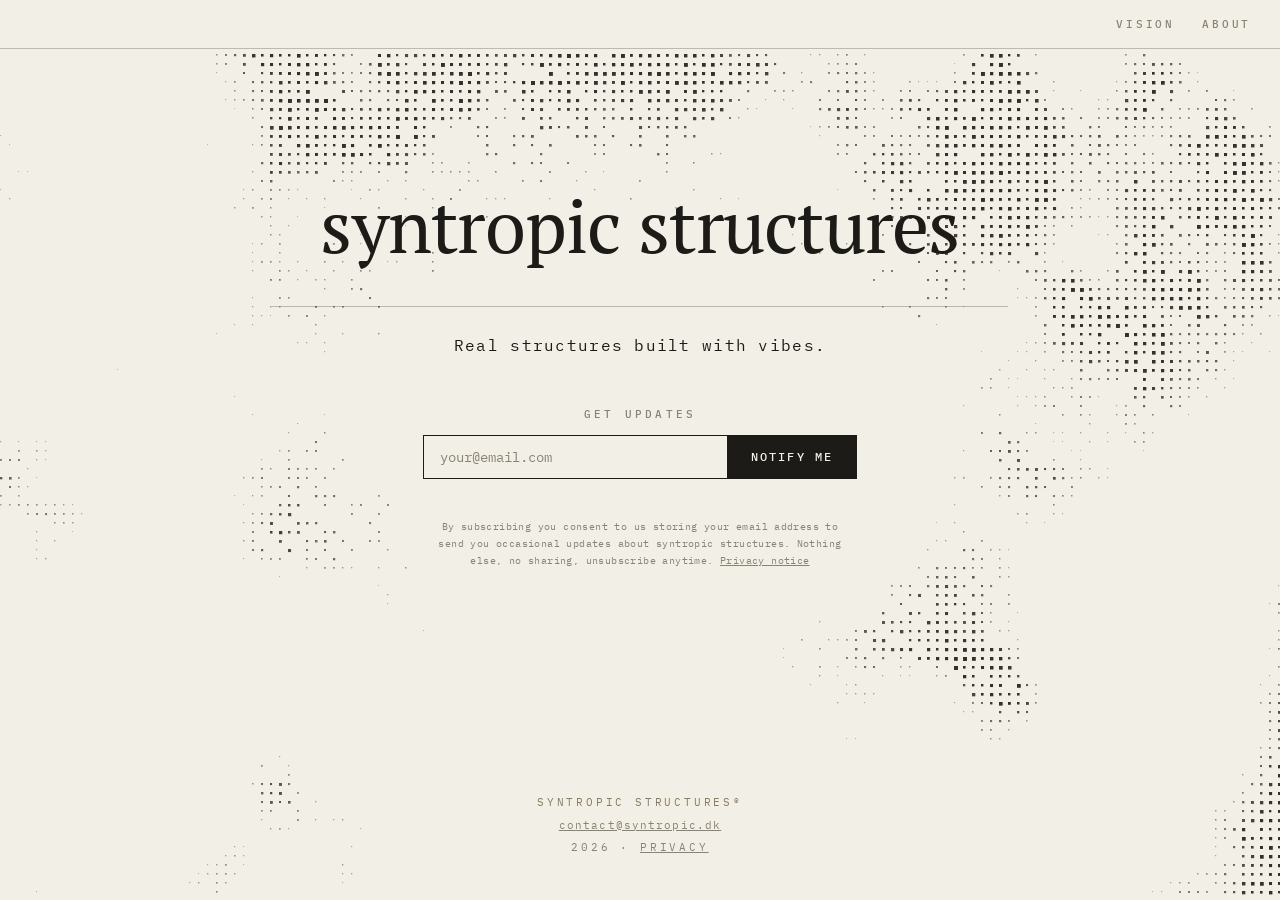
==== index.html @ 9c5c83b5 "Nav as full-width bar with bottom rule" ====
<!DOCTYPE html>
<html lang="en">
<head>
<meta charset="UTF-8">
<meta name="viewport" content="width=device-width, initial-scale=1.0">
<title>syntropic structures</title>
<meta name="description" content="Real structures built with vibes.">
<style>
@font-face {
font-family: "PT Serif";
font-style: normal;
font-weight: 400;
font-display: swap;
src: url("ptserif-400.woff2") format("woff2");
}
@font-face {
font-family: "IBM Plex Mono";
font-style: normal;
font-weight: 400;
font-display: swap;
src: url("plexmono-400.woff2") format("woff2");
}
@font-face {
font-family: "IBM Plex Mono";
font-style: normal;
font-weight: 500;
font-display: swap;
src: url("plexmono-500.woff2") format("woff2");
}
:root {
--bg: #F2EFE7;
--ink: #1C1B18;
--muted: #8A8374;
--accent: #8A7B5C;
--rule: rgba(28, 27, 24, 0.25);
}
html, body { margin: 0; padding: 0; }
body {
background: var(--bg);
color: var(--ink);
font-family: "PT Serif", serif;
min-height: 100vh;
display: flex;
flex-direction: column;
box-sizing: border-box;
}
#dots {
position: fixed;
inset: 0;
width: 100vw;
height: 100vh;
z-index: 0;
pointer-events: none;
}
main, footer { position: relative; z-index: 1; }
main {
flex: 1;
display: flex;
flex-direction: column;
align-items: center;
justify-content: center;
text-align: center;
padding: 3rem 1.5rem;
}
h1 {
font-size: clamp(2.6rem, 7vw, 4.6rem);
font-weight: 400;
line-height: 1.1;
margin: 0;
letter-spacing: -0.01em;
}
.rule {
width: min(46rem, 82vw);
height: 1px;
background: var(--rule);
margin: 2.4rem 0 1.8rem;
}
.subtitle {
font-family: "IBM Plex Mono", monospace;
font-size: clamp(0.85rem, 1.6vw, 1rem);
letter-spacing: 0.08em;
margin: 0;
}
.signup {
margin-top: 3.2rem;
display: flex;
flex-direction: column;
align-items: center;
gap: 0.9rem;
}
.signup-label {
font-family: "IBM Plex Mono", monospace;
font-size: 0.68rem;
font-weight: 500;
letter-spacing: 0.3em;
text-transform: uppercase;
color: var(--muted);
margin: 0;
}
.signup form {
display: flex;
gap: 0;
}
.signup input {
font-family: "IBM Plex Mono", monospace;
font-size: 0.85rem;
padding: 0.75rem 1rem;
width: min(19rem, 60vw);
border: 1px solid var(--ink);
border-right: none;
background: rgba(242, 239, 231, 0.85);
color: var(--ink);
outline: none;
border-radius: 0;
box-sizing: border-box;
}
.signup input::placeholder { color: var(--muted); }
.signup button {
font-family: "IBM Plex Mono", monospace;
font-size: 0.75rem;
font-weight: 500;
letter-spacing: 0.18em;
text-transform: uppercase;
padding: 0.75rem 1.4rem;
border: 1px solid var(--ink);
background: var(--ink);
color: var(--bg);
cursor: pointer;
border-radius: 0;
white-space: nowrap;
}
.signup button:hover { background: #3a382f; }
.signup .note {
font-family: "IBM Plex Mono", monospace;
font-size: 0.72rem;
letter-spacing: 0.08em;
color: var(--accent);
min-height: 1em;
margin: 0;
}
.signup .consent {
font-family: "IBM Plex Mono", monospace;
font-size: 0.62rem;
letter-spacing: 0.04em;
color: var(--muted);
max-width: 26rem;
line-height: 1.7;
margin: 0;
}
.signup .consent a { color: var(--muted); }
footer {
text-align: center;
padding: 2.2rem 1.5rem 2.6rem;
font-family: "IBM Plex Mono", monospace;
font-size: 0.7rem;
letter-spacing: 0.25em;
text-transform: uppercase;
color: var(--muted);
line-height: 2;
}
footer .brand { color: var(--accent); }
.topnav {
position: fixed;
top: 0;
left: 0;
right: 0;
z-index: 2;
display: flex;
justify-content: flex-end;
gap: 1.7rem;
padding: 1.05rem 1.8rem;
background: var(--bg);
border-bottom: 1px solid var(--rule);
font-family: "IBM Plex Mono", monospace;
font-size: 0.7rem;
font-weight: 500;
letter-spacing: 0.25em;
text-transform: uppercase;
}
.topnav a { color: var(--muted); text-decoration: none; }
.topnav a:hover { color: var(--ink); text-decoration: underline; text-underline-offset: 5px; }
</style>
</head>
<body>
<canvas id="dots"></canvas>
<nav class="topnav">
<a href="vision.html">Vision</a>
<a href="about.html">About</a>
</nav>
<main>
<h1>syntropic structures</h1>
<div class="rule"></div>
<p class="subtitle">Real structures built with vibes.</p>
<div class="signup">
<p class="signup-label">Get updates</p>
<form id="signup-form" novalidate>
<input type="email" id="email" name="email" placeholder="your@email.com" autocomplete="email" required>
<button type="submit">Notify me</button>
</form>
<p class="note" id="note"></p>
<p class="consent">By subscribing you consent to us storing your email address to send you occasional updates about syntropic structures. Nothing else, no sharing, unsubscribe anytime. <a href="privacy.html">Privacy notice</a></p>
</div>
</main>
<footer>
<span class="brand">syntropic structures&#174;</span><br>
<a href="mailto:contact@syntropic.dk" style="color: inherit; text-transform: none; letter-spacing: 0.1em;">contact@syntropic.dk</a><br>
2026 &middot; <a href="privacy.html" style="color: inherit;">privacy</a>
</footer>
<script>
(function () {
var FORM_ACTION = "https://docs.google.com/forms/d/e/1FAIpQLSdFatNW9e_VuXDl_deuCpbxSGVrybdpBNwQZfwUiaC-ngIPZg/formResponse";
var ENTRY_ID = "entry.1030355267";
var form = document.getElementById("signup-form");
var note = document.getElementById("note");
form.addEventListener("submit", function (e) {
e.preventDefault();
var email = document.getElementById("email").value.trim();
if (!/^[^\s@]+@[^\s@]+\.[^\s@]+$/.test(email)) {
note.textContent = "that doesn't look like an email.";
return;
}
var data = new FormData();
data.append(ENTRY_ID, email);
fetch(FORM_ACTION, { method: "POST", mode: "no-cors", body: data });
note.textContent = "you're on the list.";
form.reset();
});
})();

(function () {
var canvas = document.getElementById("dots");
var ctx = canvas.getContext("2d");
var consentEl = document.querySelector(".signup .consent");
var dpr = Math.min(window.devicePixelRatio || 1, 2);
var W, H, cols, rows, fields, rings;
var SPACING = 9;
var SHAPES = 18;

function resize() {
W = window.innerWidth;
H = window.innerHeight;
canvas.width = W * dpr;
canvas.height = H * dpr;
ctx.setTransform(dpr, 0, 0, dpr, 0, 0);
cols = Math.ceil(W / SPACING) + 1;
rows = Math.ceil(H / SPACING) + 1;
buildFields();
}
window.addEventListener("resize", resize);

function hash(x, y) {
var s = Math.sin(x * 127.1 + y * 311.7) * 43758.5453123;
return s - Math.floor(s);
}
function smooth(t) { return t * t * (3 - 2 * t); }
function noise2(x, y) {
var xi = Math.floor(x), yi = Math.floor(y);
var xf = x - xi, yf = y - yi;
var a = hash(xi, yi), b = hash(xi + 1, yi);
var c = hash(xi, yi + 1), d = hash(xi + 1, yi + 1);
var u = smooth(xf), v = smooth(yf);
return a + (b - a) * u + (c - a) * v + (a - b - c + d) * u * v;
}
function fbm(x, y) {
var v = 0, amp = 0.5, freq = 1;
for (var i = 0; i < 4; i++) {
v += amp * noise2(x * freq, y * freq);
amp *= 0.5;
freq *= 2.1;
}
return v;
}

/* --- structure fields ---
Silhouettes the clouds periodically condense into, sampled straight from
high-contrast masks of real photos (white = structure), cover-cropped to
the viewport. Per grid dot we store how strongly it sits on structure
(fields) and a blurred ring just outside it (rings) used to thin the
surrounding fog, as if cloud matter gets drawn into the shape. */

var shapeImgs = [];
var buildQueued = false;
function queueBuild() {
if (buildQueued) return;
buildQueued = true;
setTimeout(function () { buildQueued = false; buildFields(); }, 60);
}
for (var si = 0; si < SHAPES; si++) {
var im = new Image();
im.onload = queueBuild;
im.src = "structure-" + (si + 1) + ".png";
shapeImgs.push(im);
}

function sampleImageField(im, F) {
var off = document.createElement("canvas");
off.width = cols;
off.height = rows;
var octx = off.getContext("2d", { willReadFrequently: true });
var arS = W / H, arI = im.width / im.height;
var sx, sy, sw, sh;
if (arI > arS) { sh = im.height; sw = sh * arS; sx = (im.width - sw) / 2; sy = 0; }
else { sw = im.width; sh = sw / arS; sx = 0; sy = (im.height - sh) / 2; }
octx.drawImage(im, sx, sy, sw, sh, 0, 0, cols, rows);
var px;
try { px = octx.getImageData(0, 0, cols, rows).data; } catch (e) { return; }
for (var k = 0; k < cols * rows; k++) F[k] = px[k * 4] / 255;
}

function ringFrom(F, R) {
var tmp = new Float32Array(cols * rows);
for (var j = 0; j < rows; j++) {
for (var i = 0; i < cols; i++) {
var acc = 0, c = 0;
for (var k = -2; k <= 2; k++) {
var ii = i + k;
if (ii >= 0 && ii < cols) { acc += F[j * cols + ii]; c++; }
}
tmp[j * cols + i] = acc / c;
}
}
for (var j = 0; j < rows; j++) {
for (var i = 0; i < cols; i++) {
var acc = 0, c = 0;
for (var k = -2; k <= 2; k++) {
var jj = j + k;
if (jj >= 0 && jj < rows) { acc += tmp[jj * cols + i]; c++; }
}
var f = F[j * cols + i];
var r = (acc / c - f) * 1.6;
if (r < 0) r = 0;
if (r > 1) r = 1;
R[j * cols + i] = r * (1 - f);
}
}
}

function buildFields() {
fields = [];
rings = [];
for (var s = 0; s < SHAPES; s++) {
fields.push(new Float32Array(cols * rows));
rings.push(new Float32Array(cols * rows));
}
for (var s = 0; s < SHAPES; s++) {
if (shapeImgs[s] && shapeImgs[s].complete && shapeImgs[s].naturalWidth) sampleImageField(shapeImgs[s], fields[s]);
}
for (var s = 0; s < SHAPES; s++) ringFrom(fields[s], rings[s]);
}
resize();

var reduced = window.matchMedia("(prefers-reduced-motion: reduce)").matches;
var ink = [28, 27, 24];
var timber = [96, 82, 56];
var CYCLE = 15000;

/* #truss in the URL pins presence for tuning; #trussN pins shape N,
zero-based in file order (#truss0 = structure-1.png, etc). Returns
null (no pin), -1 (pin, cycling shapes) or a shape index. */
function debugPin() {
var m = /^#truss(\d+)?$/.exec(location.hash);
if (!m) return null;
return m[1] ? +m[1] % SHAPES : -1;
}

/* 0..1 presence of the structure: one continuous sine bump per cycle —
no plateau, no ramp corners — so condensing and releasing move at the
same unhurried pace as the cloud drift. */
function presence(ms, dbg) {
if (reduced) return 0;
if (dbg !== null) return 1;
var s = Math.sin(Math.PI * ((ms % CYCLE) / CYCLE));
return Math.pow(s, 2.6);
}

function draw(tms) {
var t = tms * 0.000045;
ctx.clearRect(0, 0, W, H);
/* Mobile: instead of the desktop's hard ellipse cutoff, the field thins
to a near-invisible veil across the text and reaches zero only in a
small core right behind the title, with fainter dots overall — a quiet
backdrop gathered close around the title. */
var mobile = W < 640;
var cx = W * 0.5, cy = H * 0.46;
var rx = mobile ? W * 0.40 : Math.max(W * 0.30, 320);
var ry = mobile ? H * 0.28 : Math.max(H * 0.34, 260);
var fade = mobile ? 0.55 : 1;
var footHalf = mobile ? Math.min(320, W * 0.38) : 320;
/* On phones the consent paragraph sits below the ellipse core, so give
it its own measured clearing: a snug squircle around its live rect
with the same probabilistic dissolve at the fringe. */
var cRect = mobile && consentEl ? consentEl.getBoundingClientRect() : null;
var ccx, ccy, crx2, cry2;
if (cRect) {
ccx = cRect.left + cRect.width * 0.5;
ccy = cRect.top + cRect.height * 0.5;
crx2 = cRect.width * 0.5 * 1.18;
cry2 = cRect.height * 0.5 * 1.3 + 6;
}
var dbg = debugPin();
var p = presence(tms, dbg);
var shape = (dbg !== null && dbg >= 0) ? dbg : Math.floor(tms / CYCLE) % SHAPES;
var F = fields[shape], R = rings[shape];
for (var j = 0; j < rows; j++) {
var y = j * SPACING;
var ny = y * 0.006;
for (var i = 0; i < cols; i++) {
var x = i * SPACING;
var dx = (x - cx) / rx, dy = (y - cy) / ry;
var d2 = dx * dx + dy * dy;
var edge;
if (mobile) {
if (d2 < 0.12) continue;
var inner = smooth(Math.min((d2 - 0.12) / 0.5, 1)) * 0.22;
var outer = smooth(Math.min(Math.max((d2 - 1) * 1.5, 0), 1)) * 0.78;
edge = inner + outer;
} else {
/* Probability-space mask: each dot draws a stable random against a
fade probability that reaches 100% toward the title, so the rim
dissolves into scattered live dots instead of a clean ellipse cut. */
var sv = smooth(Math.min(Math.max((d2 - 0.35) / 0.9, 0), 1));
if (sv <= 0 || hash(i * 13 + 7, j * 17 + 3) > sv) continue;
edge = 0.35 + 0.65 * sv;
}
/* The footer gets the same live edge: an elliptical fade probability
centered on its text instead of the old hard rectangle. */
var fdx = (x - cx) / (footHalf * 1.05);
var fdy = (y - (H - 65)) / 130;
var f2 = fdx * fdx + fdy * fdy;
if (f2 < 1.25) {
var sf = smooth(Math.min(Math.max((f2 - 0.35) / 0.9, 0), 1));
if (sf <= 0 || hash(i * 19 + 11, j * 23 + 5) > sf) continue;
edge *= 0.35 + 0.65 * sf;
}
if (cRect) {
var cdx = (x - ccx) / crx2, cdy = (y - ccy) / cry2;
var c4 = cdx * cdx * cdx * cdx + cdy * cdy * cdy * cdy;
if (c4 < 1.8) {
var sc = smooth(Math.min(Math.max((c4 - 1) / 0.8, 0), 1));
if (sc <= 0 || hash(i * 29 + 3, j * 31 + 7) > sc) continue;
edge *= 0.35 + 0.65 * sc;
}
}
var f = 0, ring = 0;
if (p > 0) {
var idx = j * cols + i;
f = F[idx];
ring = R[idx];
}
var v = fbm(x * 0.006 + t * 3, ny + Math.sin(t * 1.7) * 0.35 + t * 0.6);
/* The structure never gets dots of its own: it bends the cloud field.
Members amplify the local fog value and the ring around them drains
it, so passing clouds condense into the shape and, on release,
continue drifting as themselves. */
var vEff = v + p * (f * 0.4 - ring * 0.1);
if (vEff < 0.52) continue;
var strength = Math.min((vEff - 0.52) * 7, 1) * edge;
if (strength <= 0.02) continue;
var jit = hash(i * 7 + 3, j * 11 + 5);
if (jit > 0.35 + strength * 0.6) continue;
var w = p * f * 0.55;
var size = 1 + strength * 2.2 * (0.6 + jit * 0.8) + w * 0.4;
var cr = Math.round(ink[0] + (timber[0] - ink[0]) * w);
var cg = Math.round(ink[1] + (timber[1] - ink[1]) * w);
var cb = Math.round(ink[2] + (timber[2] - ink[2]) * w);
var alpha = (0.25 + strength * 0.65) * fade;
if (mobile) alpha *= 0.35 + 0.65 * Math.min(edge / 0.78, 1);
ctx.fillStyle = "rgba(" + cr + "," + cg + "," + cb + "," + alpha.toFixed(3) + ")";
ctx.fillRect(x, y, size, size);
}
}
if (!reduced) requestAnimationFrame(draw);
}
requestAnimationFrame(draw);
})();
</script>
</body>
</html>
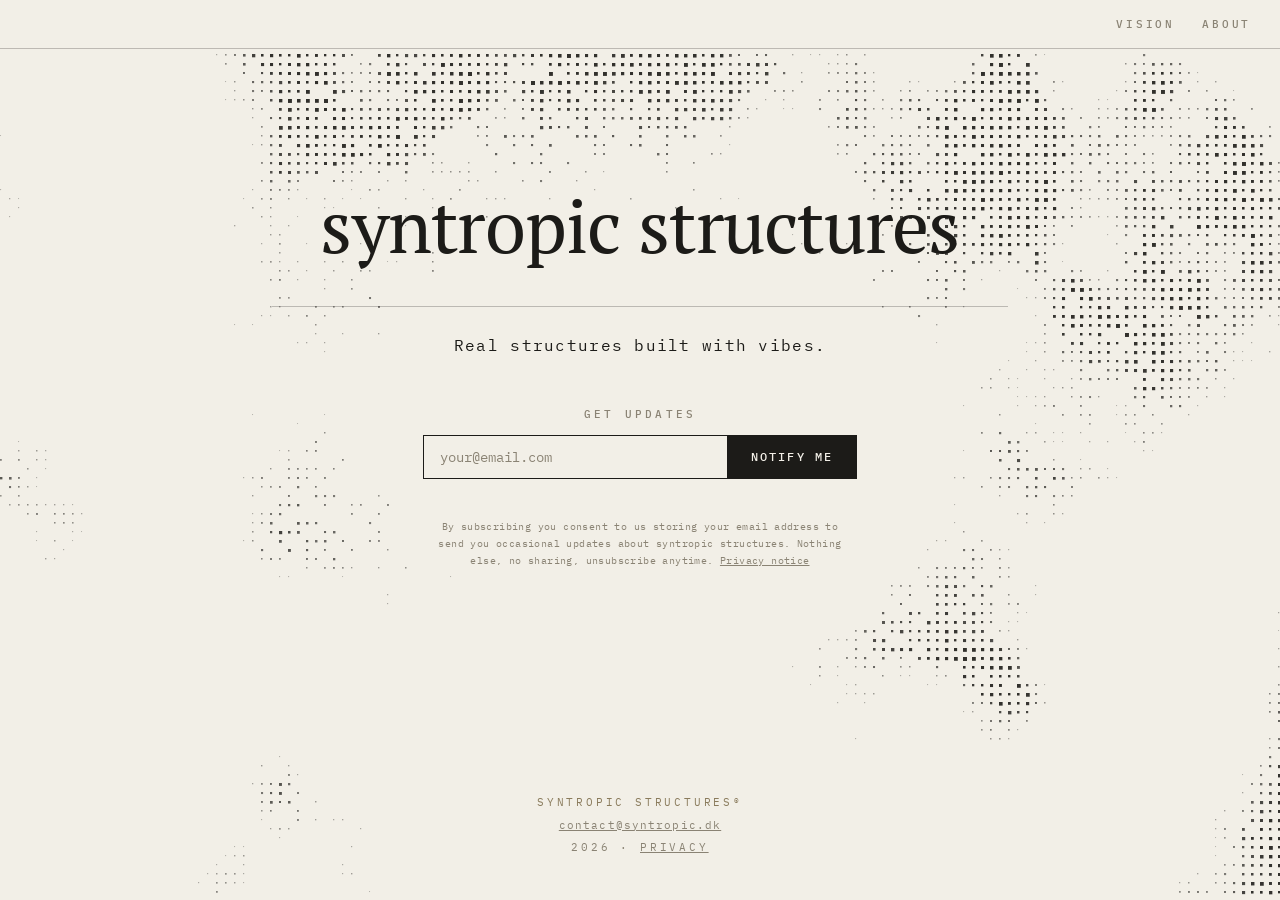
==== commit 018a981b: "Replace em dashes across site text" ====
--- a/index.html
+++ b/index.html
@@ -363,9 +363,9 @@
 return m[1] ? +m[1] % SHAPES : -1;
 }
 
-/* 0..1 presence of the structure: one continuous sine bump per cycle —
-no plateau, no ramp corners — so condensing and releasing move at the
-same unhurried pace as the cloud drift. */
+/* 0..1 presence of the structure: one continuous sine bump per cycle,
+with no plateau and no ramp corners, so condensing and releasing move
+at the same unhurried pace as the cloud drift. */
 function presence(ms, dbg) {
 if (reduced) return 0;
 if (dbg !== null) return 1;
@@ -378,7 +378,7 @@
 ctx.clearRect(0, 0, W, H);
 /* Mobile: instead of the desktop's hard ellipse cutoff, the field thins
 to a near-invisible veil across the text and reaches zero only in a
-small core right behind the title, with fainter dots overall — a quiet
+small core right behind the title, with fainter dots overall: a quiet
 backdrop gathered close around the title. */
 var mobile = W < 640;
 var cx = W * 0.5, cy = H * 0.46;
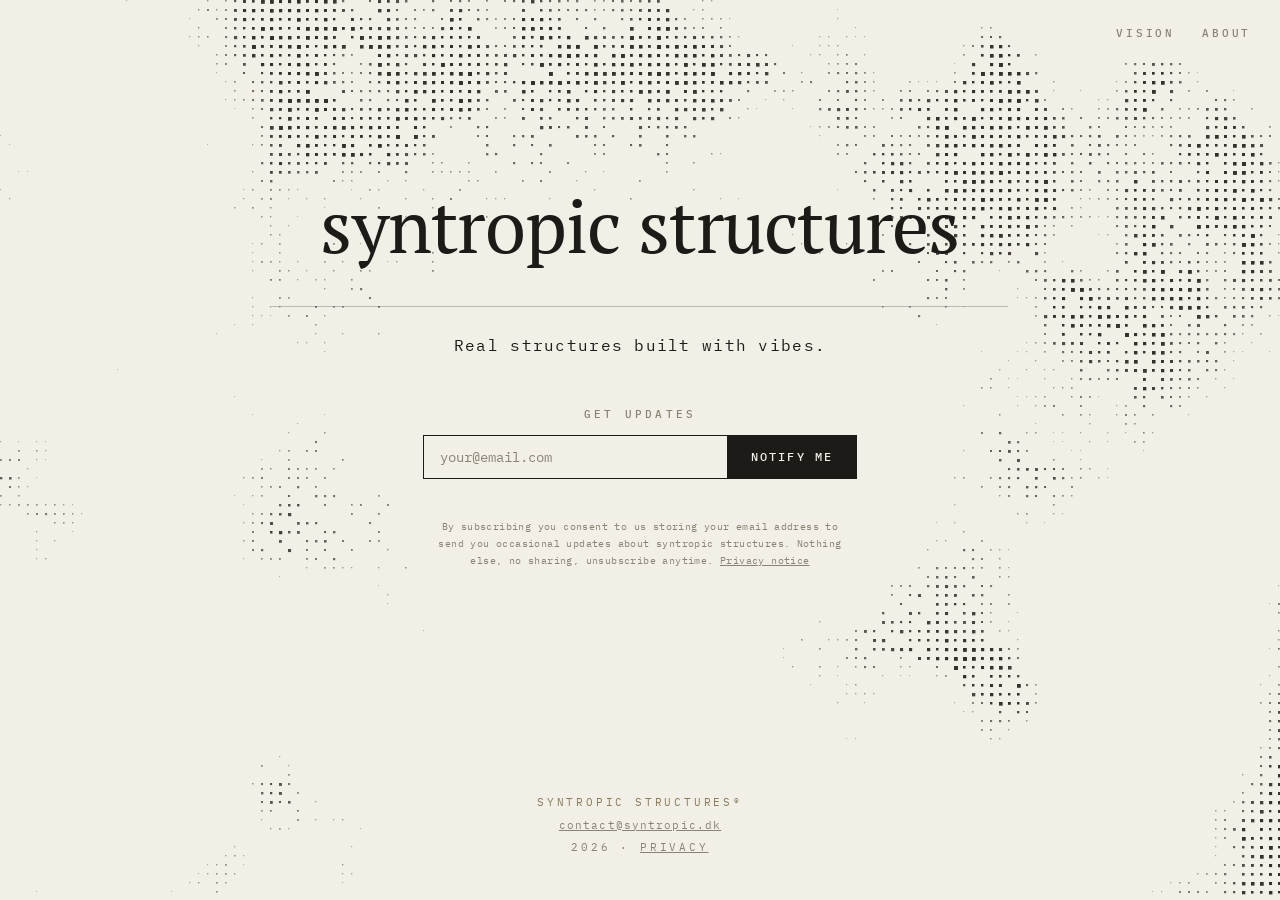
==== commit 55c23931: "Revert "Nav as full-width bar with bottom rule" This reverts commit 9c5c83b5a91d5c983245ea797d46fb0b" ====
--- a/index.html
+++ b/index.html
@@ -161,16 +161,11 @@
 footer .brand { color: var(--accent); }
 .topnav {
 position: fixed;
-top: 0;
-left: 0;
-right: 0;
+top: 1.6rem;
+right: 1.8rem;
 z-index: 2;
 display: flex;
-justify-content: flex-end;
 gap: 1.7rem;
-padding: 1.05rem 1.8rem;
-background: var(--bg);
-border-bottom: 1px solid var(--rule);
 font-family: "IBM Plex Mono", monospace;
 font-size: 0.7rem;
 font-weight: 500;
@@ -231,6 +226,7 @@
 var canvas = document.getElementById("dots");
 var ctx = canvas.getContext("2d");
 var consentEl = document.querySelector(".signup .consent");
+var navEl = document.querySelector(".topnav");
 var dpr = Math.min(window.devicePixelRatio || 1, 2);
 var W, H, cols, rows, fields, rings;
 var SPACING = 9;
@@ -396,6 +392,17 @@
 ccy = cRect.top + cRect.height * 0.5;
 crx2 = cRect.width * 0.5 * 1.18;
 cry2 = cRect.height * 0.5 * 1.3 + 6;
+}
+/* The nav gets its own measured clearing on every viewport: a snug
+squircle around its live rect with the probabilistic dissolve fringe,
+so the corner links stay legible under the drifting field. */
+var nRect = navEl ? navEl.getBoundingClientRect() : null;
+var ncx, ncy, nrx2, nry2;
+if (nRect) {
+ncx = nRect.left + nRect.width * 0.5;
+ncy = nRect.top + nRect.height * 0.5;
+nrx2 = nRect.width * 0.5 * 1.25 + 8;
+nry2 = nRect.height * 0.5 * 1.6 + 10;
 }
 var dbg = debugPin();
 var p = presence(tms, dbg);
@@ -441,6 +448,15 @@
 edge *= 0.35 + 0.65 * sc;
 }
 }
+if (nRect) {
+var ndx = (x - ncx) / nrx2, ndy = (y - ncy) / nry2;
+var n4 = ndx * ndx * ndx * ndx + ndy * ndy * ndy * ndy;
+if (n4 < 1.8) {
+var sn = smooth(Math.min(Math.max((n4 - 1) / 0.8, 0), 1));
+if (sn <= 0 || hash(i * 37 + 13, j * 41 + 9) > sn) continue;
+edge *= 0.35 + 0.65 * sn;
+}
+}
 var f = 0, ring = 0;
 if (p > 0) {
 var idx = j * cols + i;
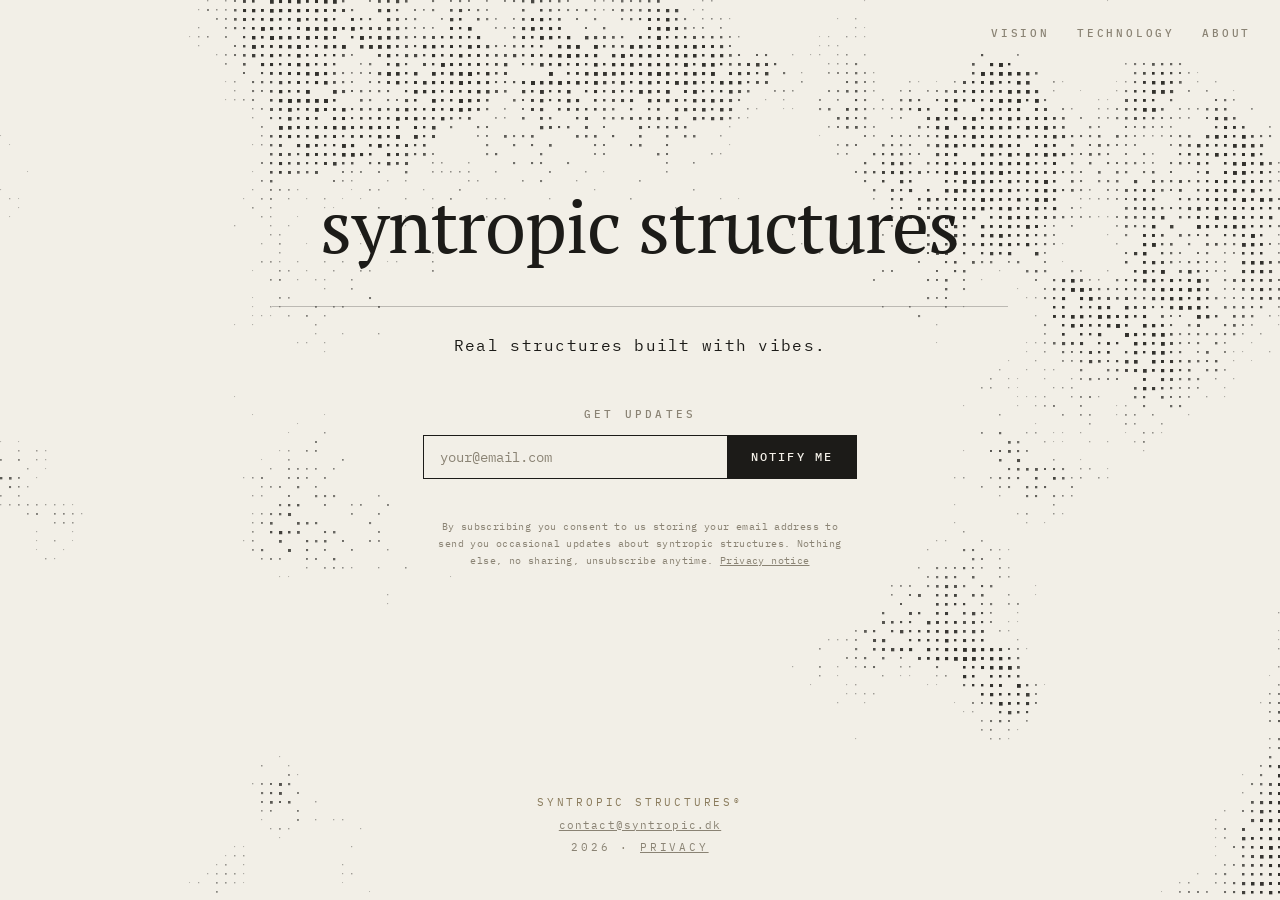
==== commit d5a8da5a: "Vision: book reference as footnote; add technology page to nav" ====
--- a/index.html
+++ b/index.html
@@ -180,6 +180,7 @@
 <canvas id="dots"></canvas>
 <nav class="topnav">
 <a href="vision.html">Vision</a>
+<a href="technology.html">Technology</a>
 <a href="about.html">About</a>
 </nav>
 <main>
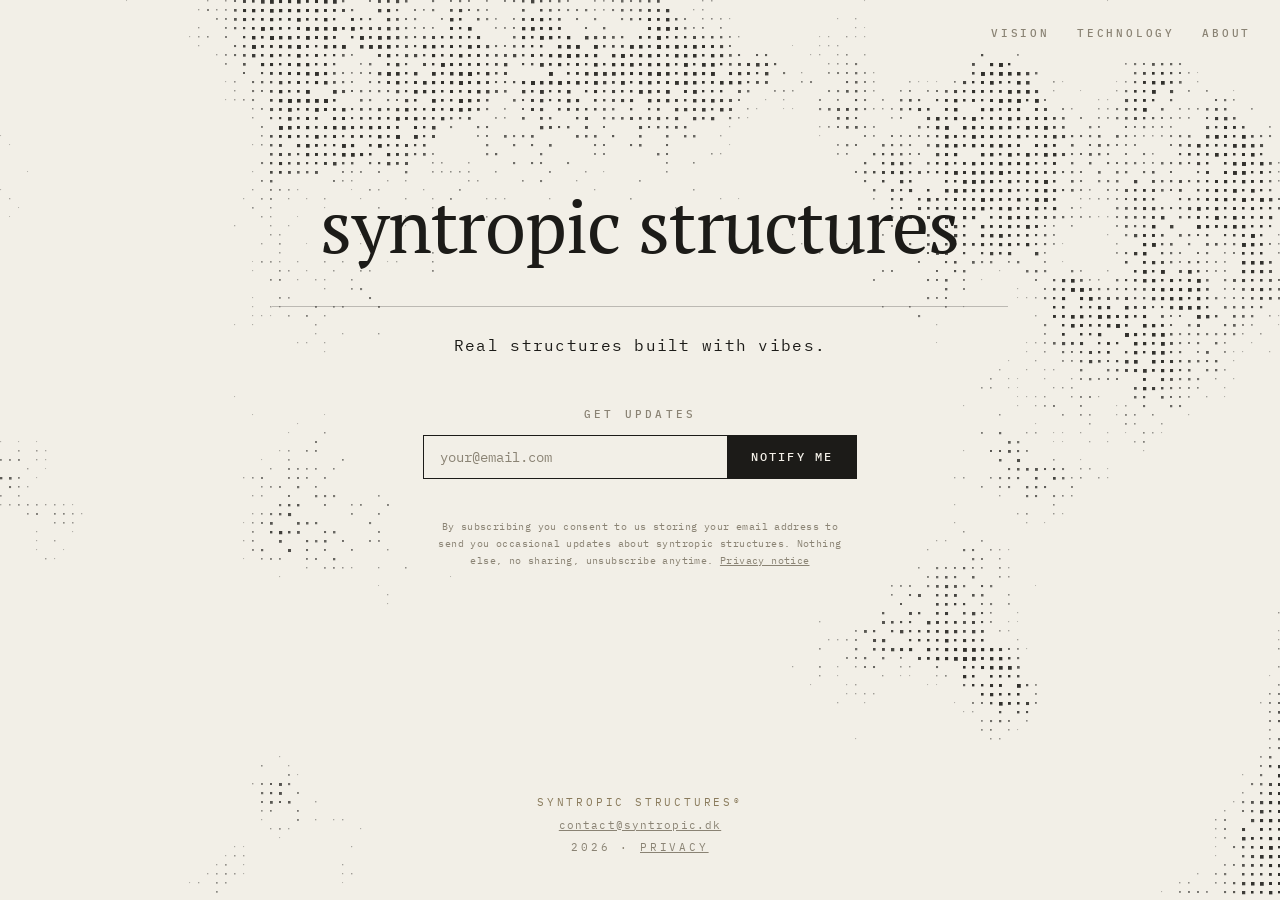
==== commit 4603e7dc: "Refactor: extract shared site.css and site.js; pages are markup only" ====
--- a/index.html
+++ b/index.html
@@ -5,178 +5,9 @@
 <meta name="viewport" content="width=device-width, initial-scale=1.0">
 <title>syntropic structures</title>
 <meta name="description" content="Real structures built with vibes.">
-<style>
-@font-face {
-font-family: "PT Serif";
-font-style: normal;
-font-weight: 400;
-font-display: swap;
-src: url("ptserif-400.woff2") format("woff2");
-}
-@font-face {
-font-family: "IBM Plex Mono";
-font-style: normal;
-font-weight: 400;
-font-display: swap;
-src: url("plexmono-400.woff2") format("woff2");
-}
-@font-face {
-font-family: "IBM Plex Mono";
-font-style: normal;
-font-weight: 500;
-font-display: swap;
-src: url("plexmono-500.woff2") format("woff2");
-}
-:root {
---bg: #F2EFE7;
---ink: #1C1B18;
---muted: #8A8374;
---accent: #8A7B5C;
---rule: rgba(28, 27, 24, 0.25);
-}
-html, body { margin: 0; padding: 0; }
-body {
-background: var(--bg);
-color: var(--ink);
-font-family: "PT Serif", serif;
-min-height: 100vh;
-display: flex;
-flex-direction: column;
-box-sizing: border-box;
-}
-#dots {
-position: fixed;
-inset: 0;
-width: 100vw;
-height: 100vh;
-z-index: 0;
-pointer-events: none;
-}
-main, footer { position: relative; z-index: 1; }
-main {
-flex: 1;
-display: flex;
-flex-direction: column;
-align-items: center;
-justify-content: center;
-text-align: center;
-padding: 3rem 1.5rem;
-}
-h1 {
-font-size: clamp(2.6rem, 7vw, 4.6rem);
-font-weight: 400;
-line-height: 1.1;
-margin: 0;
-letter-spacing: -0.01em;
-}
-.rule {
-width: min(46rem, 82vw);
-height: 1px;
-background: var(--rule);
-margin: 2.4rem 0 1.8rem;
-}
-.subtitle {
-font-family: "IBM Plex Mono", monospace;
-font-size: clamp(0.85rem, 1.6vw, 1rem);
-letter-spacing: 0.08em;
-margin: 0;
-}
-.signup {
-margin-top: 3.2rem;
-display: flex;
-flex-direction: column;
-align-items: center;
-gap: 0.9rem;
-}
-.signup-label {
-font-family: "IBM Plex Mono", monospace;
-font-size: 0.68rem;
-font-weight: 500;
-letter-spacing: 0.3em;
-text-transform: uppercase;
-color: var(--muted);
-margin: 0;
-}
-.signup form {
-display: flex;
-gap: 0;
-}
-.signup input {
-font-family: "IBM Plex Mono", monospace;
-font-size: 0.85rem;
-padding: 0.75rem 1rem;
-width: min(19rem, 60vw);
-border: 1px solid var(--ink);
-border-right: none;
-background: rgba(242, 239, 231, 0.85);
-color: var(--ink);
-outline: none;
-border-radius: 0;
-box-sizing: border-box;
-}
-.signup input::placeholder { color: var(--muted); }
-.signup button {
-font-family: "IBM Plex Mono", monospace;
-font-size: 0.75rem;
-font-weight: 500;
-letter-spacing: 0.18em;
-text-transform: uppercase;
-padding: 0.75rem 1.4rem;
-border: 1px solid var(--ink);
-background: var(--ink);
-color: var(--bg);
-cursor: pointer;
-border-radius: 0;
-white-space: nowrap;
-}
-.signup button:hover { background: #3a382f; }
-.signup .note {
-font-family: "IBM Plex Mono", monospace;
-font-size: 0.72rem;
-letter-spacing: 0.08em;
-color: var(--accent);
-min-height: 1em;
-margin: 0;
-}
-.signup .consent {
-font-family: "IBM Plex Mono", monospace;
-font-size: 0.62rem;
-letter-spacing: 0.04em;
-color: var(--muted);
-max-width: 26rem;
-line-height: 1.7;
-margin: 0;
-}
-.signup .consent a { color: var(--muted); }
-footer {
-text-align: center;
-padding: 2.2rem 1.5rem 2.6rem;
-font-family: "IBM Plex Mono", monospace;
-font-size: 0.7rem;
-letter-spacing: 0.25em;
-text-transform: uppercase;
-color: var(--muted);
-line-height: 2;
-}
-footer .brand { color: var(--accent); }
-.topnav {
-position: fixed;
-top: 1.6rem;
-right: 1.8rem;
-z-index: 2;
-display: flex;
-gap: 1.7rem;
-font-family: "IBM Plex Mono", monospace;
-font-size: 0.7rem;
-font-weight: 500;
-letter-spacing: 0.25em;
-text-transform: uppercase;
-}
-.topnav a { color: var(--muted); text-decoration: none; }
-.topnav a:hover { color: var(--ink); text-decoration: underline; text-underline-offset: 5px; }
-</style>
+<link rel="stylesheet" href="site.css">
 </head>
-<body>
+<body class="home">
 <canvas id="dots"></canvas>
 <nav class="topnav">
 <a href="vision.html">Vision</a>
@@ -199,297 +30,9 @@
 </main>
 <footer>
 <span class="brand">syntropic structures&#174;</span><br>
-<a href="mailto:contact@syntropic.dk" style="color: inherit; text-transform: none; letter-spacing: 0.1em;">contact@syntropic.dk</a><br>
-2026 &middot; <a href="privacy.html" style="color: inherit;">privacy</a>
+<a class="contact" href="mailto:contact@syntropic.dk">contact@syntropic.dk</a><br>
+2026 &middot; <a href="privacy.html">privacy</a>
 </footer>
-<script>
-(function () {
-var FORM_ACTION = "https://docs.google.com/forms/d/e/1FAIpQLSdFatNW9e_VuXDl_deuCpbxSGVrybdpBNwQZfwUiaC-ngIPZg/formResponse";
-var ENTRY_ID = "entry.1030355267";
-var form = document.getElementById("signup-form");
-var note = document.getElementById("note");
-form.addEventListener("submit", function (e) {
-e.preventDefault();
-var email = document.getElementById("email").value.trim();
-if (!/^[^\s@]+@[^\s@]+\.[^\s@]+$/.test(email)) {
-note.textContent = "that doesn't look like an email.";
-return;
-}
-var data = new FormData();
-data.append(ENTRY_ID, email);
-fetch(FORM_ACTION, { method: "POST", mode: "no-cors", body: data });
-note.textContent = "you're on the list.";
-form.reset();
-});
-})();
-
-(function () {
-var canvas = document.getElementById("dots");
-var ctx = canvas.getContext("2d");
-var consentEl = document.querySelector(".signup .consent");
-var navEl = document.querySelector(".topnav");
-var dpr = Math.min(window.devicePixelRatio || 1, 2);
-var W, H, cols, rows, fields, rings;
-var SPACING = 9;
-var SHAPES = 18;
-
-function resize() {
-W = window.innerWidth;
-H = window.innerHeight;
-canvas.width = W * dpr;
-canvas.height = H * dpr;
-ctx.setTransform(dpr, 0, 0, dpr, 0, 0);
-cols = Math.ceil(W / SPACING) + 1;
-rows = Math.ceil(H / SPACING) + 1;
-buildFields();
-}
-window.addEventListener("resize", resize);
-
-function hash(x, y) {
-var s = Math.sin(x * 127.1 + y * 311.7) * 43758.5453123;
-return s - Math.floor(s);
-}
-function smooth(t) { return t * t * (3 - 2 * t); }
-function noise2(x, y) {
-var xi = Math.floor(x), yi = Math.floor(y);
-var xf = x - xi, yf = y - yi;
-var a = hash(xi, yi), b = hash(xi + 1, yi);
-var c = hash(xi, yi + 1), d = hash(xi + 1, yi + 1);
-var u = smooth(xf), v = smooth(yf);
-return a + (b - a) * u + (c - a) * v + (a - b - c + d) * u * v;
-}
-function fbm(x, y) {
-var v = 0, amp = 0.5, freq = 1;
-for (var i = 0; i < 4; i++) {
-v += amp * noise2(x * freq, y * freq);
-amp *= 0.5;
-freq *= 2.1;
-}
-return v;
-}
-
-/* --- structure fields ---
-Silhouettes the clouds periodically condense into, sampled straight from
-high-contrast masks of real photos (white = structure), cover-cropped to
-the viewport. Per grid dot we store how strongly it sits on structure
-(fields) and a blurred ring just outside it (rings) used to thin the
-surrounding fog, as if cloud matter gets drawn into the shape. */
-
-var shapeImgs = [];
-var buildQueued = false;
-function queueBuild() {
-if (buildQueued) return;
-buildQueued = true;
-setTimeout(function () { buildQueued = false; buildFields(); }, 60);
-}
-for (var si = 0; si < SHAPES; si++) {
-var im = new Image();
-im.onload = queueBuild;
-im.src = "structure-" + (si + 1) + ".png";
-shapeImgs.push(im);
-}
-
-function sampleImageField(im, F) {
-var off = document.createElement("canvas");
-off.width = cols;
-off.height = rows;
-var octx = off.getContext("2d", { willReadFrequently: true });
-var arS = W / H, arI = im.width / im.height;
-var sx, sy, sw, sh;
-if (arI > arS) { sh = im.height; sw = sh * arS; sx = (im.width - sw) / 2; sy = 0; }
-else { sw = im.width; sh = sw / arS; sx = 0; sy = (im.height - sh) / 2; }
-octx.drawImage(im, sx, sy, sw, sh, 0, 0, cols, rows);
-var px;
-try { px = octx.getImageData(0, 0, cols, rows).data; } catch (e) { return; }
-for (var k = 0; k < cols * rows; k++) F[k] = px[k * 4] / 255;
-}
-
-function ringFrom(F, R) {
-var tmp = new Float32Array(cols * rows);
-for (var j = 0; j < rows; j++) {
-for (var i = 0; i < cols; i++) {
-var acc = 0, c = 0;
-for (var k = -2; k <= 2; k++) {
-var ii = i + k;
-if (ii >= 0 && ii < cols) { acc += F[j * cols + ii]; c++; }
-}
-tmp[j * cols + i] = acc / c;
-}
-}
-for (var j = 0; j < rows; j++) {
-for (var i = 0; i < cols; i++) {
-var acc = 0, c = 0;
-for (var k = -2; k <= 2; k++) {
-var jj = j + k;
-if (jj >= 0 && jj < rows) { acc += tmp[jj * cols + i]; c++; }
-}
-var f = F[j * cols + i];
-var r = (acc / c - f) * 1.6;
-if (r < 0) r = 0;
-if (r > 1) r = 1;
-R[j * cols + i] = r * (1 - f);
-}
-}
-}
-
-function buildFields() {
-fields = [];
-rings = [];
-for (var s = 0; s < SHAPES; s++) {
-fields.push(new Float32Array(cols * rows));
-rings.push(new Float32Array(cols * rows));
-}
-for (var s = 0; s < SHAPES; s++) {
-if (shapeImgs[s] && shapeImgs[s].complete && shapeImgs[s].naturalWidth) sampleImageField(shapeImgs[s], fields[s]);
-}
-for (var s = 0; s < SHAPES; s++) ringFrom(fields[s], rings[s]);
-}
-resize();
-
-var reduced = window.matchMedia("(prefers-reduced-motion: reduce)").matches;
-var ink = [28, 27, 24];
-var timber = [96, 82, 56];
-var CYCLE = 15000;
-
-/* #truss in the URL pins presence for tuning; #trussN pins shape N,
-zero-based in file order (#truss0 = structure-1.png, etc). Returns
-null (no pin), -1 (pin, cycling shapes) or a shape index. */
-function debugPin() {
-var m = /^#truss(\d+)?$/.exec(location.hash);
-if (!m) return null;
-return m[1] ? +m[1] % SHAPES : -1;
-}
-
-/* 0..1 presence of the structure: one continuous sine bump per cycle,
-with no plateau and no ramp corners, so condensing and releasing move
-at the same unhurried pace as the cloud drift. */
-function presence(ms, dbg) {
-if (reduced) return 0;
-if (dbg !== null) return 1;
-var s = Math.sin(Math.PI * ((ms % CYCLE) / CYCLE));
-return Math.pow(s, 2.6);
-}
-
-function draw(tms) {
-var t = tms * 0.000045;
-ctx.clearRect(0, 0, W, H);
-/* Mobile: instead of the desktop's hard ellipse cutoff, the field thins
-to a near-invisible veil across the text and reaches zero only in a
-small core right behind the title, with fainter dots overall: a quiet
-backdrop gathered close around the title. */
-var mobile = W < 640;
-var cx = W * 0.5, cy = H * 0.46;
-var rx = mobile ? W * 0.40 : Math.max(W * 0.30, 320);
-var ry = mobile ? H * 0.28 : Math.max(H * 0.34, 260);
-var fade = mobile ? 0.55 : 1;
-var footHalf = mobile ? Math.min(320, W * 0.38) : 320;
-/* On phones the consent paragraph sits below the ellipse core, so give
-it its own measured clearing: a snug squircle around its live rect
-with the same probabilistic dissolve at the fringe. */
-var cRect = mobile && consentEl ? consentEl.getBoundingClientRect() : null;
-var ccx, ccy, crx2, cry2;
-if (cRect) {
-ccx = cRect.left + cRect.width * 0.5;
-ccy = cRect.top + cRect.height * 0.5;
-crx2 = cRect.width * 0.5 * 1.18;
-cry2 = cRect.height * 0.5 * 1.3 + 6;
-}
-/* The nav gets its own measured clearing on every viewport: a snug
-squircle around its live rect with the probabilistic dissolve fringe,
-so the corner links stay legible under the drifting field. */
-var nRect = navEl ? navEl.getBoundingClientRect() : null;
-var ncx, ncy, nrx2, nry2;
-if (nRect) {
-ncx = nRect.left + nRect.width * 0.5;
-ncy = nRect.top + nRect.height * 0.5;
-nrx2 = nRect.width * 0.5 * 1.25 + 8;
-nry2 = nRect.height * 0.5 * 1.6 + 10;
-}
-var dbg = debugPin();
-var p = presence(tms, dbg);
-var shape = (dbg !== null && dbg >= 0) ? dbg : Math.floor(tms / CYCLE) % SHAPES;
-var F = fields[shape], R = rings[shape];
-for (var j = 0; j < rows; j++) {
-var y = j * SPACING;
-var ny = y * 0.006;
-for (var i = 0; i < cols; i++) {
-var x = i * SPACING;
-var dx = (x - cx) / rx, dy = (y - cy) / ry;
-var d2 = dx * dx + dy * dy;
-var edge;
-if (mobile) {
-if (d2 < 0.12) continue;
-var inner = smooth(Math.min((d2 - 0.12) / 0.5, 1)) * 0.22;
-var outer = smooth(Math.min(Math.max((d2 - 1) * 1.5, 0), 1)) * 0.78;
-edge = inner + outer;
-} else {
-/* Probability-space mask: each dot draws a stable random against a
-fade probability that reaches 100% toward the title, so the rim
-dissolves into scattered live dots instead of a clean ellipse cut. */
-var sv = smooth(Math.min(Math.max((d2 - 0.35) / 0.9, 0), 1));
-if (sv <= 0 || hash(i * 13 + 7, j * 17 + 3) > sv) continue;
-edge = 0.35 + 0.65 * sv;
-}
-/* The footer gets the same live edge: an elliptical fade probability
-centered on its text instead of the old hard rectangle. */
-var fdx = (x - cx) / (footHalf * 1.05);
-var fdy = (y - (H - 65)) / 130;
-var f2 = fdx * fdx + fdy * fdy;
-if (f2 < 1.25) {
-var sf = smooth(Math.min(Math.max((f2 - 0.35) / 0.9, 0), 1));
-if (sf <= 0 || hash(i * 19 + 11, j * 23 + 5) > sf) continue;
-edge *= 0.35 + 0.65 * sf;
-}
-if (cRect) {
-var cdx = (x - ccx) / crx2, cdy = (y - ccy) / cry2;
-var c4 = cdx * cdx * cdx * cdx + cdy * cdy * cdy * cdy;
-if (c4 < 1.8) {
-var sc = smooth(Math.min(Math.max((c4 - 1) / 0.8, 0), 1));
-if (sc <= 0 || hash(i * 29 + 3, j * 31 + 7) > sc) continue;
-edge *= 0.35 + 0.65 * sc;
-}
-}
-if (nRect) {
-var ndx = (x - ncx) / nrx2, ndy = (y - ncy) / nry2;
-var n4 = ndx * ndx * ndx * ndx + ndy * ndy * ndy * ndy;
-if (n4 < 1.8) {
-var sn = smooth(Math.min(Math.max((n4 - 1) / 0.8, 0), 1));
-if (sn <= 0 || hash(i * 37 + 13, j * 41 + 9) > sn) continue;
-edge *= 0.35 + 0.65 * sn;
-}
-}
-var f = 0, ring = 0;
-if (p > 0) {
-var idx = j * cols + i;
-f = F[idx];
-ring = R[idx];
-}
-var v = fbm(x * 0.006 + t * 3, ny + Math.sin(t * 1.7) * 0.35 + t * 0.6);
-/* The structure never gets dots of its own: it bends the cloud field.
-Members amplify the local fog value and the ring around them drains
-it, so passing clouds condense into the shape and, on release,
-continue drifting as themselves. */
-var vEff = v + p * (f * 0.4 - ring * 0.1);
-if (vEff < 0.52) continue;
-var strength = Math.min((vEff - 0.52) * 7, 1) * edge;
-if (strength <= 0.02) continue;
-var jit = hash(i * 7 + 3, j * 11 + 5);
-if (jit > 0.35 + strength * 0.6) continue;
-var w = p * f * 0.55;
-var size = 1 + strength * 2.2 * (0.6 + jit * 0.8) + w * 0.4;
-var cr = Math.round(ink[0] + (timber[0] - ink[0]) * w);
-var cg = Math.round(ink[1] + (timber[1] - ink[1]) * w);
-var cb = Math.round(ink[2] + (timber[2] - ink[2]) * w);
-var alpha = (0.25 + strength * 0.65) * fade;
-if (mobile) alpha *= 0.35 + 0.65 * Math.min(edge / 0.78, 1);
-ctx.fillStyle = "rgba(" + cr + "," + cg + "," + cb + "," + alpha.toFixed(3) + ")";
-ctx.fillRect(x, y, size, size);
-}
-}
-if (!reduced) requestAnimationFrame(draw);
-}
-requestAnimationFrame(draw);
-})();
-</script>
+<script src="site.js"></script>
 </body>
 </html>
--- a/site.css
+++ b/site.css
@@ -0,0 +1,255 @@
+/* syntropic structures: shared stylesheet.
+Scopes: body.home (landing page), body.page (subpages). */
+
+/* -- fonts (self-hosted on purpose: EU/GDPR) -- */
+@font-face {
+font-family: "PT Serif";
+font-style: normal;
+font-weight: 400;
+font-display: swap;
+src: url("ptserif-400.woff2") format("woff2");
+}
+@font-face {
+font-family: "IBM Plex Mono";
+font-style: normal;
+font-weight: 400;
+font-display: swap;
+src: url("plexmono-400.woff2") format("woff2");
+}
+@font-face {
+font-family: "IBM Plex Mono";
+font-style: normal;
+font-weight: 500;
+font-display: swap;
+src: url("plexmono-500.woff2") format("woff2");
+}
+
+/* -- palette -- */
+:root {
+--bg: #F2EFE7;
+--ink: #1C1B18;
+--muted: #8A8374;
+--accent: #8A7B5C;
+--rule: rgba(28, 27, 24, 0.25);
+}
+
+/* -- base -- */
+html, body { margin: 0; padding: 0; }
+body {
+background: var(--bg);
+color: var(--ink);
+font-family: "PT Serif", serif;
+}
+
+/* -- top-right nav (floating links, no bar) -- */
+.topnav {
+position: fixed;
+top: 1.6rem;
+right: 1.8rem;
+z-index: 2;
+display: flex;
+gap: 1.7rem;
+font-family: "IBM Plex Mono", monospace;
+font-size: 0.7rem;
+font-weight: 500;
+letter-spacing: 0.25em;
+text-transform: uppercase;
+}
+.topnav a { color: var(--muted); text-decoration: none; }
+.topnav a:hover { color: var(--ink); text-decoration: underline; text-underline-offset: 5px; }
+.topnav a.active { color: var(--ink); text-decoration: underline; text-underline-offset: 5px; }
+
+/* ============ landing page ============ */
+body.home {
+min-height: 100vh;
+display: flex;
+flex-direction: column;
+box-sizing: border-box;
+}
+#dots {
+position: fixed;
+inset: 0;
+width: 100vw;
+height: 100vh;
+z-index: 0;
+pointer-events: none;
+}
+body.home main, body.home footer { position: relative; z-index: 1; }
+body.home main {
+flex: 1;
+display: flex;
+flex-direction: column;
+align-items: center;
+justify-content: center;
+text-align: center;
+padding: 3rem 1.5rem;
+}
+body.home h1 {
+font-size: clamp(2.6rem, 7vw, 4.6rem);
+font-weight: 400;
+line-height: 1.1;
+margin: 0;
+letter-spacing: -0.01em;
+}
+.rule {
+width: min(46rem, 82vw);
+height: 1px;
+background: var(--rule);
+margin: 2.4rem 0 1.8rem;
+}
+.subtitle {
+font-family: "IBM Plex Mono", monospace;
+font-size: clamp(0.85rem, 1.6vw, 1rem);
+letter-spacing: 0.08em;
+margin: 0;
+}
+.signup {
+margin-top: 3.2rem;
+display: flex;
+flex-direction: column;
+align-items: center;
+gap: 0.9rem;
+}
+.signup-label {
+font-family: "IBM Plex Mono", monospace;
+font-size: 0.68rem;
+font-weight: 500;
+letter-spacing: 0.3em;
+text-transform: uppercase;
+color: var(--muted);
+margin: 0;
+}
+.signup form {
+display: flex;
+gap: 0;
+}
+.signup input {
+font-family: "IBM Plex Mono", monospace;
+font-size: 0.85rem;
+padding: 0.75rem 1rem;
+width: min(19rem, 60vw);
+border: 1px solid var(--ink);
+border-right: none;
+background: rgba(242, 239, 231, 0.85);
+color: var(--ink);
+outline: none;
+border-radius: 0;
+box-sizing: border-box;
+}
+.signup input::placeholder { color: var(--muted); }
+.signup button {
+font-family: "IBM Plex Mono", monospace;
+font-size: 0.75rem;
+font-weight: 500;
+letter-spacing: 0.18em;
+text-transform: uppercase;
+padding: 0.75rem 1.4rem;
+border: 1px solid var(--ink);
+background: var(--ink);
+color: var(--bg);
+cursor: pointer;
+border-radius: 0;
+white-space: nowrap;
+}
+.signup button:hover { background: #3a382f; }
+.signup .note {
+font-family: "IBM Plex Mono", monospace;
+font-size: 0.72rem;
+letter-spacing: 0.08em;
+color: var(--accent);
+min-height: 1em;
+margin: 0;
+}
+.signup .consent {
+font-family: "IBM Plex Mono", monospace;
+font-size: 0.62rem;
+letter-spacing: 0.04em;
+color: var(--muted);
+max-width: 26rem;
+line-height: 1.7;
+margin: 0;
+}
+.signup .consent a { color: var(--muted); }
+body.home footer {
+text-align: center;
+padding: 2.2rem 1.5rem 2.6rem;
+font-family: "IBM Plex Mono", monospace;
+font-size: 0.7rem;
+letter-spacing: 0.25em;
+text-transform: uppercase;
+color: var(--muted);
+line-height: 2;
+}
+body.home footer .brand { color: var(--accent); }
+body.home footer a { color: inherit; }
+body.home footer a.contact { text-transform: none; letter-spacing: 0.1em; }
+
+/* ============ subpages ============ */
+body.page { line-height: 1.7; }
+body.page main {
+max-width: 40rem;
+margin: 0 auto;
+padding: 4rem 1.5rem 5rem;
+}
+body.page h1 {
+font-size: 2rem;
+font-weight: 400;
+margin: 0 0 0.4rem;
+}
+.label {
+font-family: "IBM Plex Mono", monospace;
+font-size: 0.68rem;
+letter-spacing: 0.3em;
+text-transform: uppercase;
+color: var(--accent);
+}
+body.page hr { border: none; border-top: 1px solid var(--rule); margin: 2rem 0; }
+body.page h2 {
+font-family: "IBM Plex Mono", monospace;
+font-size: 0.8rem;
+letter-spacing: 0.15em;
+text-transform: uppercase;
+margin: 2.2rem 0 0.6rem;
+}
+body.page p { margin: 0.6rem 0; }
+body.page a { color: var(--accent); }
+body.page sup { font-size: 0.68em; line-height: 0; color: var(--accent); }
+.footnote {
+font-size: 0.85rem;
+color: var(--muted);
+margin: 0 0 2.4rem;
+}
+
+/* vision: point list */
+ul.points {
+list-style: none;
+margin: 0;
+padding: 0;
+font-size: 1.15rem;
+}
+ul.points li {
+margin: 1.1rem 0;
+padding-left: 1.6rem;
+position: relative;
+}
+ul.points li::before {
+content: "-";
+position: absolute;
+left: 0;
+color: var(--accent);
+}
+
+/* about: name + byline */
+.name {
+font-size: 1.45rem;
+margin: 0 0 0.8rem;
+}
+.byline {
+font-family: "IBM Plex Mono", monospace;
+font-size: 0.75rem;
+letter-spacing: 0.08em;
+line-height: 2.1;
+color: var(--muted);
+margin: 0;
+max-width: 36rem;
+}
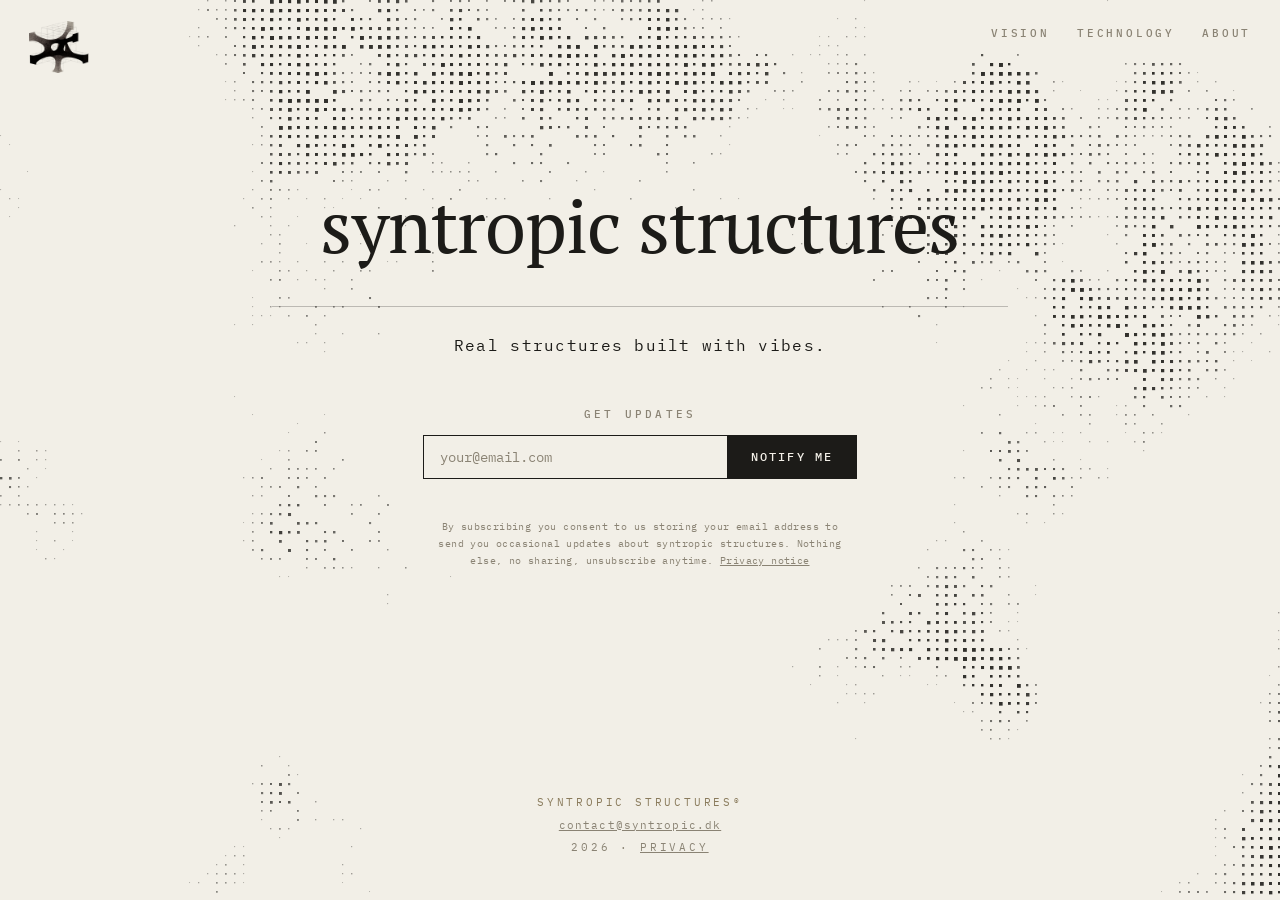
==== commit 6dfe335c: "Add top-left node logo with canvas clearing" ====
--- a/index.html
+++ b/index.html
@@ -9,6 +9,7 @@
 </head>
 <body class="home">
 <canvas id="dots"></canvas>
+<a class="logo" href="/"><img src="logo.png" alt="syntropic structures"></a>
 <nav class="topnav">
 <a href="vision.html">Vision</a>
 <a href="technology.html">Technology</a>
--- a/site.css
+++ b/site.css
@@ -58,6 +58,18 @@
 .topnav a { color: var(--muted); text-decoration: none; }
 .topnav a:hover { color: var(--ink); text-decoration: underline; text-underline-offset: 5px; }
 .topnav a.active { color: var(--ink); text-decoration: underline; text-underline-offset: 5px; }
+
+/* -- top-left logo (node render, links home) -- */
+.logo {
+position: fixed;
+top: 1.3rem;
+left: 1.8rem;
+z-index: 2;
+}
+.logo img { display: block; height: 52px; width: auto; }
+@media (max-width: 640px) {
+.logo img { height: 40px; }
+}
 
 /* ============ landing page ============ */
 body.home {
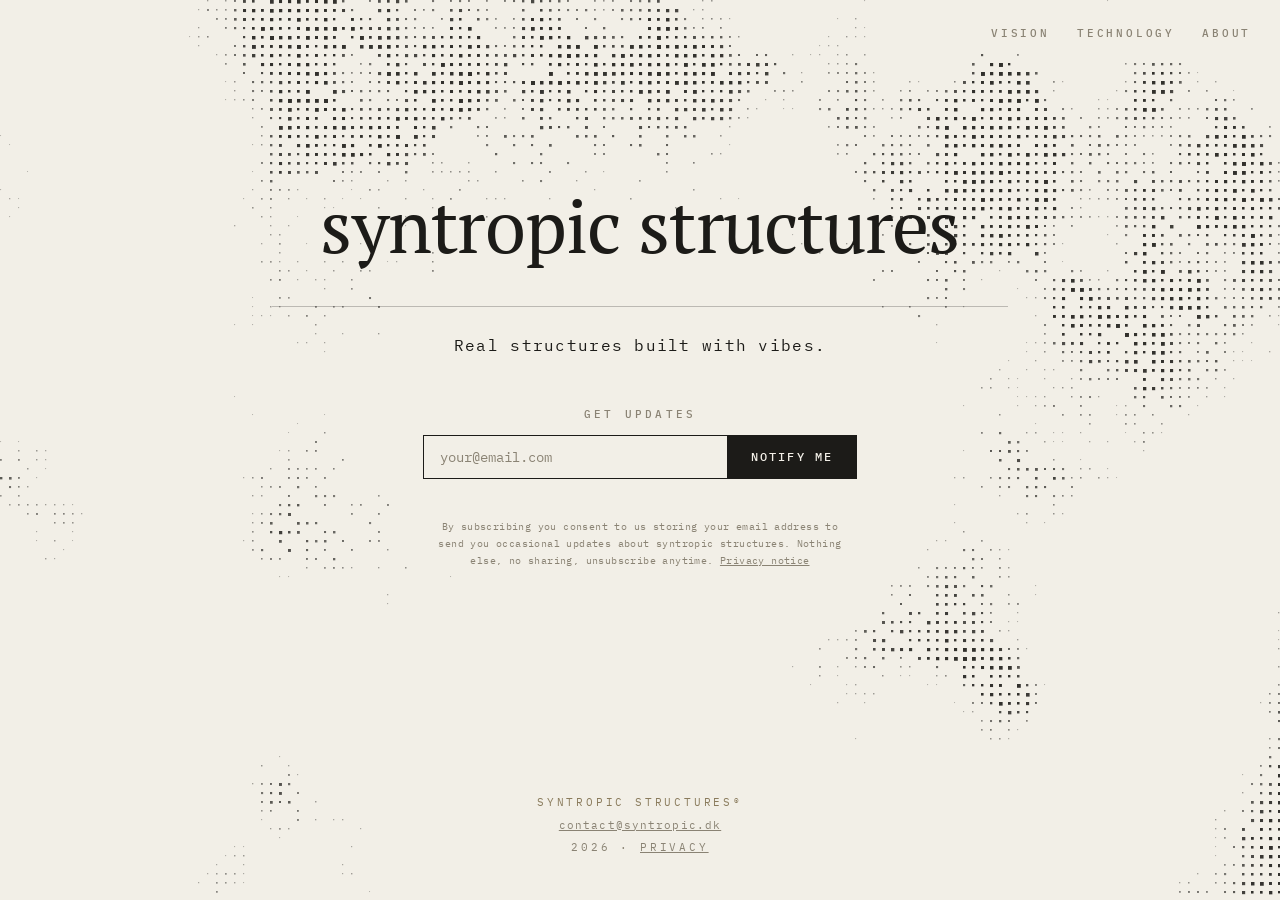
==== commit c1d08ff8: "Revert "Add top-left node logo with canvas clearing" This reverts commit 6dfe335c491fe41a996d91d29d0" ====
--- a/index.html
+++ b/index.html
@@ -9,7 +9,6 @@
 </head>
 <body class="home">
 <canvas id="dots"></canvas>
-<a class="logo" href="/"><img src="logo.png" alt="syntropic structures"></a>
 <nav class="topnav">
 <a href="vision.html">Vision</a>
 <a href="technology.html">Technology</a>
--- a/site.css
+++ b/site.css
@@ -58,18 +58,6 @@
 .topnav a { color: var(--muted); text-decoration: none; }
 .topnav a:hover { color: var(--ink); text-decoration: underline; text-underline-offset: 5px; }
 .topnav a.active { color: var(--ink); text-decoration: underline; text-underline-offset: 5px; }
-
-/* -- top-left logo (node render, links home) -- */
-.logo {
-position: fixed;
-top: 1.3rem;
-left: 1.8rem;
-z-index: 2;
-}
-.logo img { display: block; height: 52px; width: auto; }
-@media (max-width: 640px) {
-.logo img { height: 40px; }
-}
 
 /* ============ landing page ============ */
 body.home {
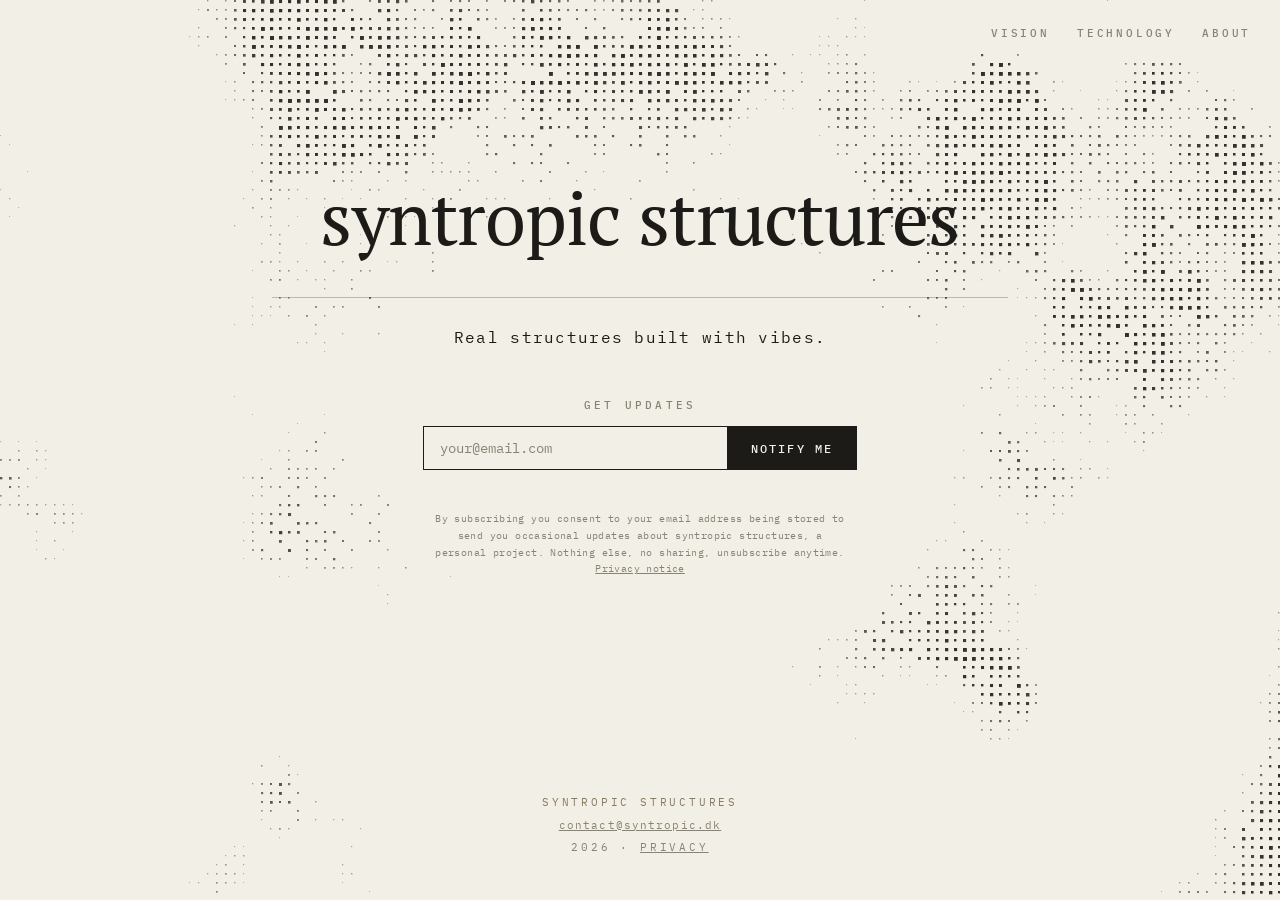
==== commit a0d17321: "Reframe copy as a personal project, not a company" ====
--- a/index.html
+++ b/index.html
@@ -25,11 +25,11 @@
 <button type="submit">Notify me</button>
 </form>
 <p class="note" id="note"></p>
-<p class="consent">By subscribing you consent to us storing your email address to send you occasional updates about syntropic structures. Nothing else, no sharing, unsubscribe anytime. <a href="privacy.html">Privacy notice</a></p>
+<p class="consent">By subscribing you consent to your email address being stored to send you occasional updates about syntropic structures, a personal project. Nothing else, no sharing, unsubscribe anytime. <a href="privacy.html">Privacy notice</a></p>
 </div>
 </main>
 <footer>
-<span class="brand">syntropic structures&#174;</span><br>
+<span class="brand">syntropic structures</span><br>
 <a class="contact" href="mailto:contact@syntropic.dk">contact@syntropic.dk</a><br>
 2026 &middot; <a href="privacy.html">privacy</a>
 </footer>
